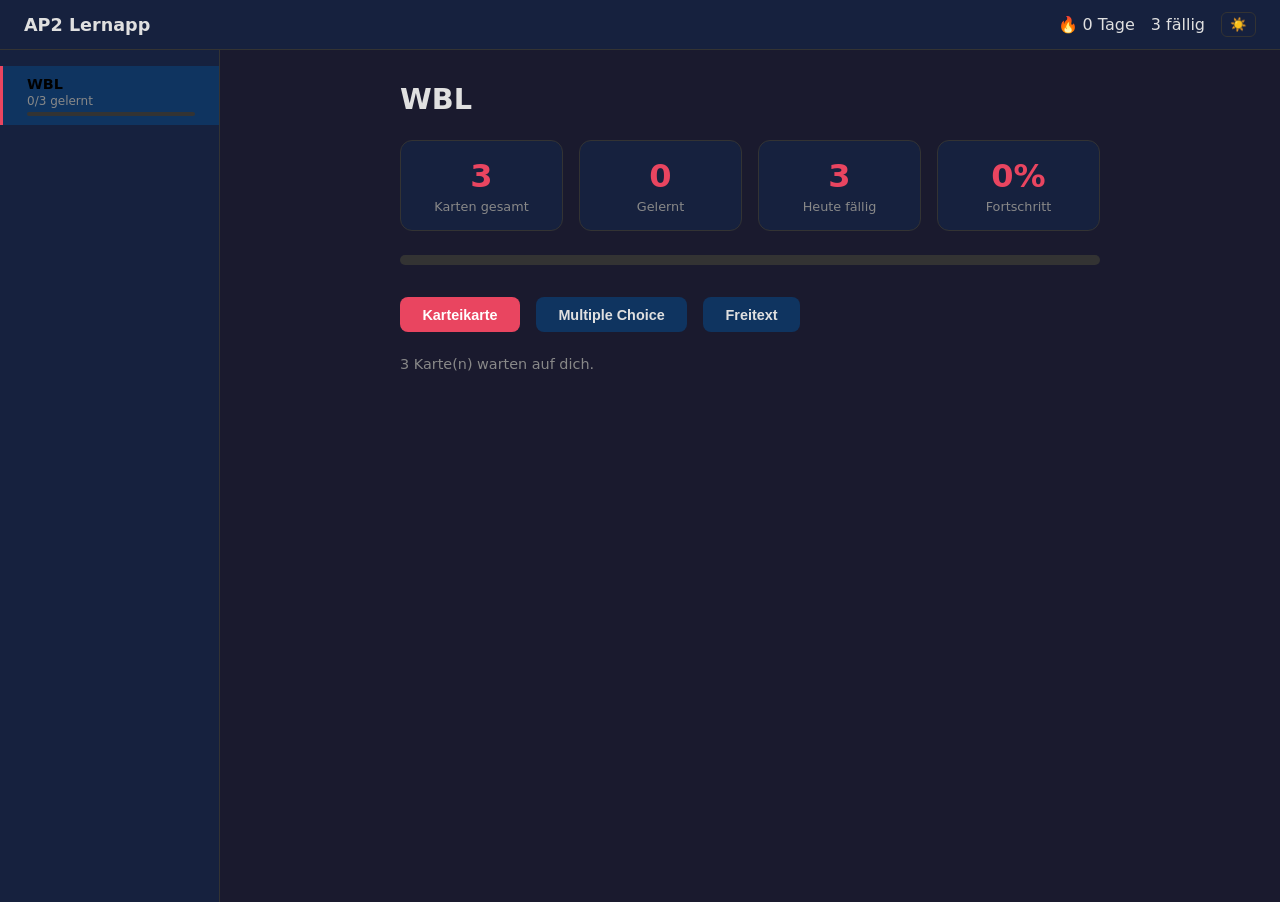
==== index.html @ 274e5034 "feat: AP2 Karteikarten-App mit Flip, MC, Freitext und SM-2" ====
<!DOCTYPE html>
<html lang="de" data-theme="dark">
<head>
  <meta charset="UTF-8" />
  <meta name="viewport" content="width=device-width, initial-scale=1.0" />
  <title>AP2 Lernapp</title>
  <script>document.documentElement.dataset.theme = localStorage.getItem('ap2_theme') || 'dark';</script>
  <link rel="stylesheet" href="style.css" />
</head>
<body>
  <header class="header">
    <span class="header-title">AP2 Lernapp</span>
    <span class="header-streak" id="streak-display">🔥 0 Tage</span>
    <span class="header-due" id="due-display">0 fällig</span>
    <button class="btn-theme" id="btn-theme">☀️</button>
  </header>

  <div class="layout">
    <nav class="sidebar" id="sidebar">
      <!-- Themen werden hier per JS eingefügt -->
    </nav>
    <main class="main" id="main">
      <!-- Aktive View wird hier eingefügt -->
    </main>
  </div>

  <script type="module" src="js/app.js"></script>
</body>
</html>
---- style.css ----
/* Reset */
*, *::before, *::after { box-sizing: border-box; margin: 0; padding: 0; }

/* Theme-Variablen */
:root[data-theme="dark"] {
  --bg: #1a1a2e;
  --surface: #16213e;
  --surface2: #0f3460;
  --text: #e0e0e0;
  --text-muted: #888;
  --accent: #e94560;
  --accent2: #0f3460;
  --correct: #2ecc71;
  --wrong: #e74c3c;
  --border: #333;
}
:root[data-theme="light"] {
  --bg: #f5f5f5;
  --surface: #ffffff;
  --surface2: #e8e8e8;
  --text: #1a1a2e;
  --text-muted: #666;
  --accent: #e94560;
  --accent2: #0f3460;
  --correct: #27ae60;
  --wrong: #c0392b;
  --border: #ddd;
}

body { background: var(--bg); color: var(--text); font-family: system-ui, sans-serif; min-height: 100vh; }

/* Layout */
.header {
  display: flex; align-items: center; gap: 1rem;
  padding: 0.75rem 1.5rem; background: var(--surface);
  border-bottom: 1px solid var(--border); position: sticky; top: 0; z-index: 10;
}
.header-title { font-weight: 700; font-size: 1.1rem; margin-right: auto; }
.btn-theme { background: none; border: 1px solid var(--border); border-radius: 6px; padding: 0.25rem 0.5rem; cursor: pointer; color: var(--text); }

.layout { display: flex; min-height: calc(100vh - 48px); }
.sidebar {
  width: 220px; min-width: 220px; background: var(--surface);
  border-right: 1px solid var(--border); padding: 1rem 0;
}
.main { flex: 1; padding: 2rem; }

/* Sidebar */
.sidebar-item {
  width: 100%; text-align: left; font-family: inherit; font-size: inherit;
  background: none; border: none;
  padding: 0.6rem 1.5rem; cursor: pointer; border-left: 3px solid transparent;
  transition: background 0.15s;
}
.sidebar-item:hover { background: var(--surface2); }
.sidebar-item.active { border-left-color: var(--accent); background: var(--surface2); }
.sidebar-item-name { font-weight: 600; font-size: 0.9rem; }
.sidebar-item-progress { font-size: 0.75rem; color: var(--text-muted); margin-top: 2px; }
.progress-bar { height: 4px; background: var(--border); border-radius: 2px; margin-top: 4px; }
.progress-bar-fill { height: 100%; background: var(--accent); border-radius: 2px; transition: width 0.3s; }

/* Buttons */
.btn { padding: 0.6rem 1.4rem; border: none; border-radius: 8px; cursor: pointer; font-size: 0.9rem; font-weight: 600; transition: opacity 0.15s; }
.btn:hover { opacity: 0.85; }
.btn-primary { background: var(--accent); color: #fff; }
.btn-secondary { background: var(--surface2); color: var(--text); }
.btn-correct { background: var(--correct); color: #fff; }
.btn-wrong { background: var(--wrong); color: #fff; }

/* Dashboard */
.dashboard { max-width: 700px; margin: 0 auto; }
.dashboard-title { font-size: 1.8rem; font-weight: 700; margin-bottom: 1.5rem; }

.stats-grid { display: grid; grid-template-columns: repeat(4, 1fr); gap: 1rem; margin-bottom: 1.5rem; }
.stat-card { background: var(--surface); border: 1px solid var(--border); border-radius: 12px; padding: 1rem; text-align: center; }
.stat-value { font-size: 2rem; font-weight: 700; color: var(--accent); }
.stat-label { font-size: 0.8rem; color: var(--text-muted); margin-top: 0.25rem; }

.progress-section { margin-bottom: 2rem; }
.progress-bar.large { height: 10px; background: var(--border); border-radius: 5px; }

.mode-buttons { display: flex; gap: 1rem; margin-bottom: 1.5rem; flex-wrap: wrap; }
.no-due, .due-hint { color: var(--text-muted); font-size: 0.9rem; }

/* Karten-Session */
.card-session { max-width: 620px; margin: 0 auto; }
.session-header { display: flex; justify-content: space-between; align-items: center; margin-bottom: 1.5rem; }
.session-count { font-size: 0.9rem; color: var(--text-muted); }

.flashcard { background: var(--surface); border: 1px solid var(--border); border-radius: 16px; padding: 2.5rem; min-height: 280px; display: flex; flex-direction: column; align-items: center; justify-content: center; text-align: center; }
.karte-label { font-size: 0.75rem; text-transform: uppercase; letter-spacing: 0.1em; color: var(--text-muted); margin-bottom: 1rem; }
.karte-text { font-size: 1.2rem; line-height: 1.6; margin-bottom: 2rem; }
.bewertung-buttons { display: flex; gap: 1rem; }

.hidden { display: none !important; }
.session-done { text-align: center; margin-top: 4rem; }
.session-done h2 { font-size: 1.6rem; margin-bottom: 1.5rem; }

/* Multiple Choice */
.mc-card { align-items: stretch; }
.mc-optionen { display: flex; flex-direction: column; gap: 0.75rem; width: 100%; }
.mc-option {
  padding: 0.8rem 1.2rem; border: 2px solid var(--border); border-radius: 10px;
  background: var(--surface2); color: var(--text); font-size: 0.95rem;
  text-align: left; cursor: pointer; transition: border-color 0.15s;
  font-family: inherit;
}
.mc-option:hover:not(:disabled) { border-color: var(--accent); }
.mc-option.mc-correct { border-color: var(--correct); background: color-mix(in srgb, var(--correct) 20%, transparent); }
.mc-option.mc-wrong { border-color: var(--wrong); background: color-mix(in srgb, var(--wrong) 15%, transparent); }

/* Freitext */
.ft-card { align-items: stretch; gap: 1rem; }
.ft-input {
  width: 100%; padding: 0.8rem; border: 2px solid var(--border); border-radius: 10px;
  background: var(--bg); color: var(--text); font-size: 1rem; resize: vertical;
  font-family: inherit;
}
.ft-input:focus { outline: none; border-color: var(--accent); }
.ft-feedback { padding: 1rem; border-radius: 10px; }
.ft-correct { background: color-mix(in srgb, var(--correct) 20%, transparent); color: var(--correct); }
.ft-wrong { background: color-mix(in srgb, var(--wrong) 15%, transparent); color: var(--wrong); }
.ft-musterantwort { font-weight: 400; color: var(--text); margin-top: 0.5rem; font-size: 0.9rem; }
.ft-stichworte { font-weight: 400; color: var(--text-muted); font-size: 0.8rem; margin-top: 0.3rem; }
.mc-option:disabled { cursor: default; }
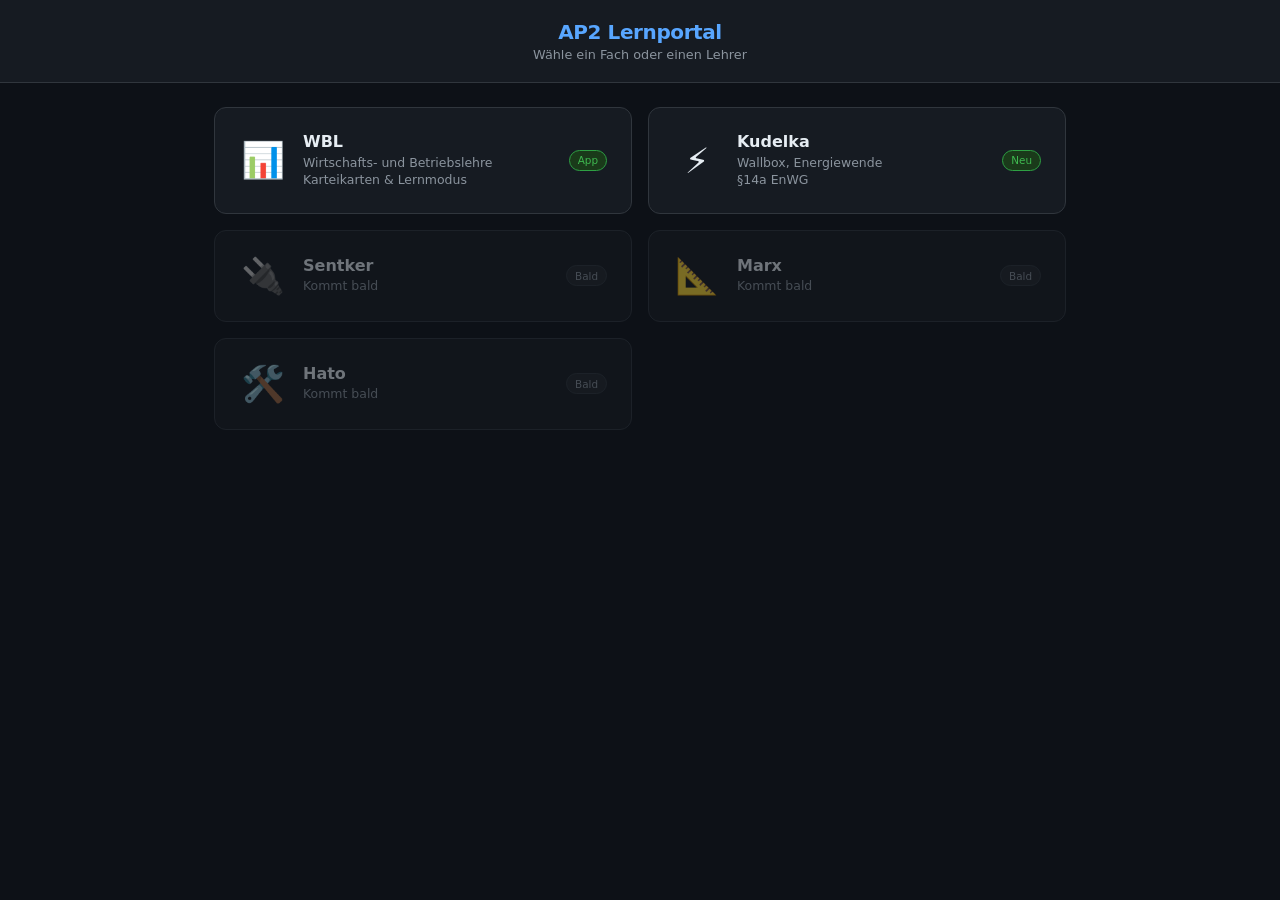
==== commit be2fe4ac: "feat: Hauptseite mit Fach-Auswahl (WBL, Kudelka, Sentker, Marx, Hato) - index.html → neue Hauptseite" ====
--- a/index.html
+++ b/index.html
@@ -1,29 +1,192 @@
 <!DOCTYPE html>
-<html lang="de" data-theme="dark">
+<html lang="de">
 <head>
-  <meta charset="UTF-8" />
-  <meta name="viewport" content="width=device-width, initial-scale=1.0" />
-  <title>AP2 Lernapp</title>
-  <script>document.documentElement.dataset.theme = localStorage.getItem('ap2_theme') || 'dark';</script>
-  <link rel="stylesheet" href="style.css" />
+<meta charset="UTF-8">
+<meta name="viewport" content="width=device-width, initial-scale=1.0, viewport-fit=cover">
+<title>AP2 Lernportal</title>
+<meta name="apple-mobile-web-app-capable" content="yes">
+<meta name="apple-mobile-web-app-status-bar-style" content="black-translucent">
+<meta name="apple-mobile-web-app-title" content="AP2">
+<meta name="theme-color" content="#0d1117">
+<link rel="manifest" href="manifest.json">
+<link rel="apple-touch-icon" href="icons/apple-touch-icon.png">
+<style>
+*, *::before, *::after { box-sizing: border-box; margin: 0; padding: 0; }
+
+:root {
+  --bg: #0d1117;
+  --bg2: #161b22;
+  --bg3: #21262d;
+  --border: #30363d;
+  --text: #e6edf3;
+  --text2: #8b949e;
+  --accent: #58a6ff;
+}
+
+body {
+  background: var(--bg);
+  color: var(--text);
+  font-family: system-ui, -apple-system, sans-serif;
+  min-height: 100vh;
+  min-height: 100dvh;
+}
+
+header {
+  background: var(--bg2);
+  border-bottom: 1px solid var(--border);
+  padding: 1.25rem 1.5rem;
+  text-align: center;
+}
+
+header h1 {
+  font-size: 1.25rem;
+  font-weight: 700;
+  color: var(--accent);
+  letter-spacing: -0.02em;
+}
+
+header p {
+  font-size: 0.8rem;
+  color: var(--text2);
+  margin-top: 0.2rem;
+}
+
+.grid {
+  display: grid;
+  grid-template-columns: repeat(auto-fill, minmax(280px, 1fr));
+  gap: 1rem;
+  padding: 1.5rem;
+  max-width: 900px;
+  margin: 0 auto;
+}
+
+.card {
+  background: var(--bg2);
+  border: 1px solid var(--border);
+  border-radius: 12px;
+  padding: 1.5rem;
+  text-decoration: none;
+  color: inherit;
+  display: flex;
+  align-items: center;
+  gap: 1rem;
+  transition: border-color 0.15s, background 0.15s, transform 0.1s;
+  cursor: pointer;
+  -webkit-tap-highlight-color: transparent;
+}
+
+.card:active {
+  transform: scale(0.97);
+}
+
+.card:hover {
+  border-color: var(--accent);
+  background: var(--bg3);
+}
+
+.card.disabled {
+  opacity: 0.45;
+  cursor: default;
+  pointer-events: none;
+}
+
+.card-icon {
+  font-size: 2.2rem;
+  width: 3rem;
+  text-align: center;
+  flex-shrink: 0;
+}
+
+.card-body h2 {
+  font-size: 1rem;
+  font-weight: 700;
+  margin-bottom: 0.15rem;
+}
+
+.card-body p {
+  font-size: 0.78rem;
+  color: var(--text2);
+  line-height: 1.4;
+}
+
+.badge {
+  margin-left: auto;
+  flex-shrink: 0;
+  font-size: 0.65rem;
+  padding: 0.2rem 0.5rem;
+  border-radius: 20px;
+  background: var(--bg3);
+  border: 1px solid var(--border);
+  color: var(--text2);
+}
+
+.badge.new {
+  background: #1a3a1a;
+  border-color: #2ea043;
+  color: #3fb950;
+}
+</style>
 </head>
 <body>
-  <header class="header">
-    <span class="header-title">AP2 Lernapp</span>
-    <span class="header-streak" id="streak-display">🔥 0 Tage</span>
-    <span class="header-due" id="due-display">0 fällig</span>
-    <button class="btn-theme" id="btn-theme">☀️</button>
-  </header>
 
-  <div class="layout">
-    <nav class="sidebar" id="sidebar">
-      <!-- Themen werden hier per JS eingefügt -->
-    </nav>
-    <main class="main" id="main">
-      <!-- Aktive View wird hier eingefügt -->
-    </main>
+<header>
+  <h1>AP2 Lernportal</h1>
+  <p>Wähle ein Fach oder einen Lehrer</p>
+</header>
+
+<div class="grid">
+
+  <a class="card" href="karten.html">
+    <span class="card-icon">📊</span>
+    <div class="card-body">
+      <h2>WBL</h2>
+      <p>Wirtschafts- und Betriebslehre<br>Karteikarten & Lernmodus</p>
+    </div>
+    <span class="badge new">App</span>
+  </a>
+
+  <a class="card" href="wallbox.html">
+    <span class="card-icon">⚡</span>
+    <div class="card-body">
+      <h2>Kudelka</h2>
+      <p>Wallbox, Energiewende<br>§14a EnWG</p>
+    </div>
+    <span class="badge new">Neu</span>
+  </a>
+
+  <div class="card disabled">
+    <span class="card-icon">🔌</span>
+    <div class="card-body">
+      <h2>Sentker</h2>
+      <p>Kommt bald</p>
+    </div>
+    <span class="badge">Bald</span>
   </div>
 
-  <script type="module" src="js/app.js"></script>
+  <div class="card disabled">
+    <span class="card-icon">📐</span>
+    <div class="card-body">
+      <h2>Marx</h2>
+      <p>Kommt bald</p>
+    </div>
+    <span class="badge">Bald</span>
+  </div>
+
+  <div class="card disabled">
+    <span class="card-icon">🛠️</span>
+    <div class="card-body">
+      <h2>Hato</h2>
+      <p>Kommt bald</p>
+    </div>
+    <span class="badge">Bald</span>
+  </div>
+
+</div>
+
+<script>
+  if ('serviceWorker' in navigator) {
+    navigator.serviceWorker.register('./sw.js');
+  }
+</script>
 </body>
 </html>
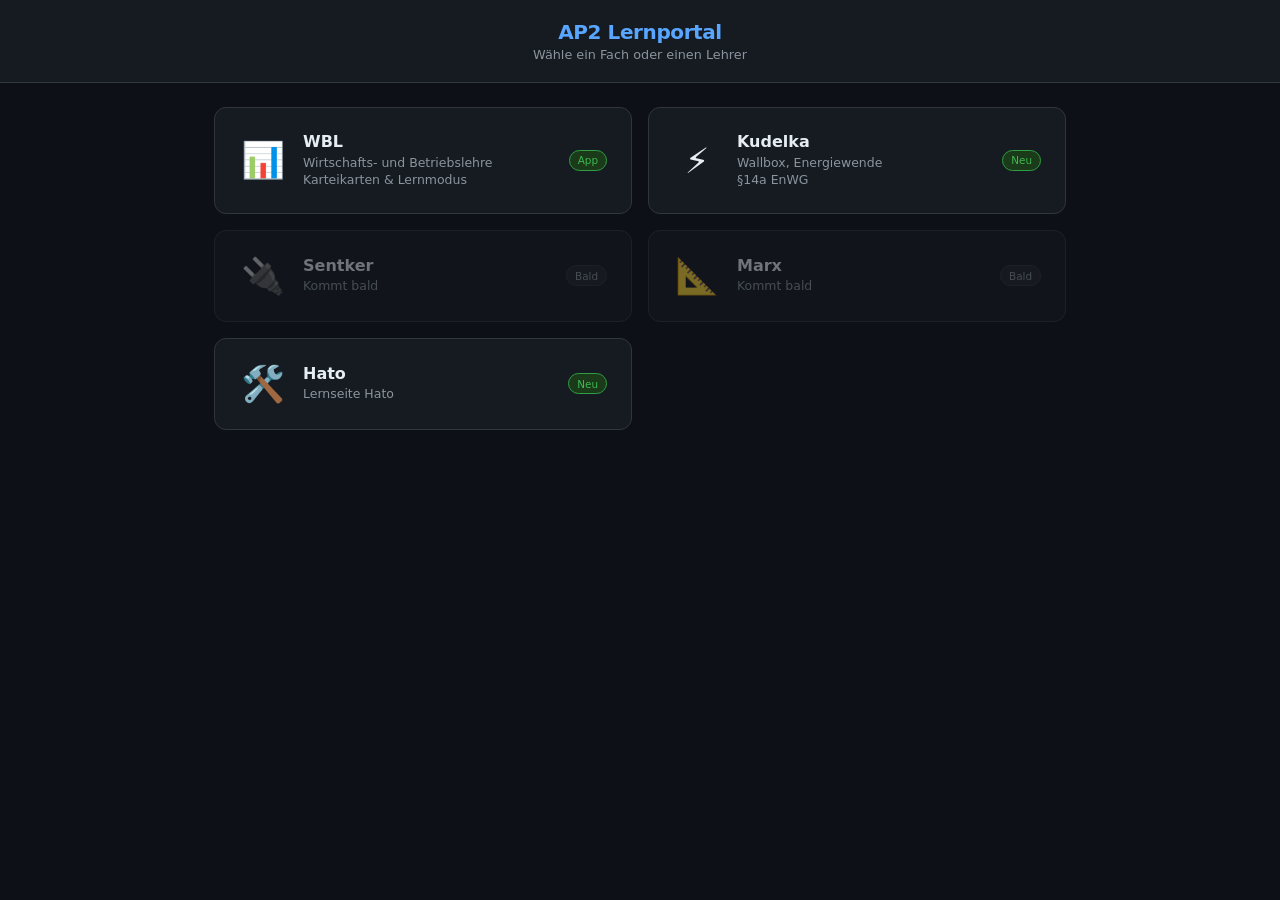
==== commit e58a7c87: "feat: Hato-Lernseite hinzugefügt, Hauptseite aktualisiert Co-Authored-By: Claude Sonnet 4.6 <noreply" ====
--- a/index.html
+++ b/index.html
@@ -172,14 +172,14 @@
     <span class="badge">Bald</span>
   </div>
 
-  <div class="card disabled">
+  <a class="card" href="hato.html">
     <span class="card-icon">🛠️</span>
     <div class="card-body">
       <h2>Hato</h2>
-      <p>Kommt bald</p>
+      <p>Lernseite Hato</p>
     </div>
-    <span class="badge">Bald</span>
-  </div>
+    <span class="badge new">Neu</span>
+  </a>
 
 </div>
 
